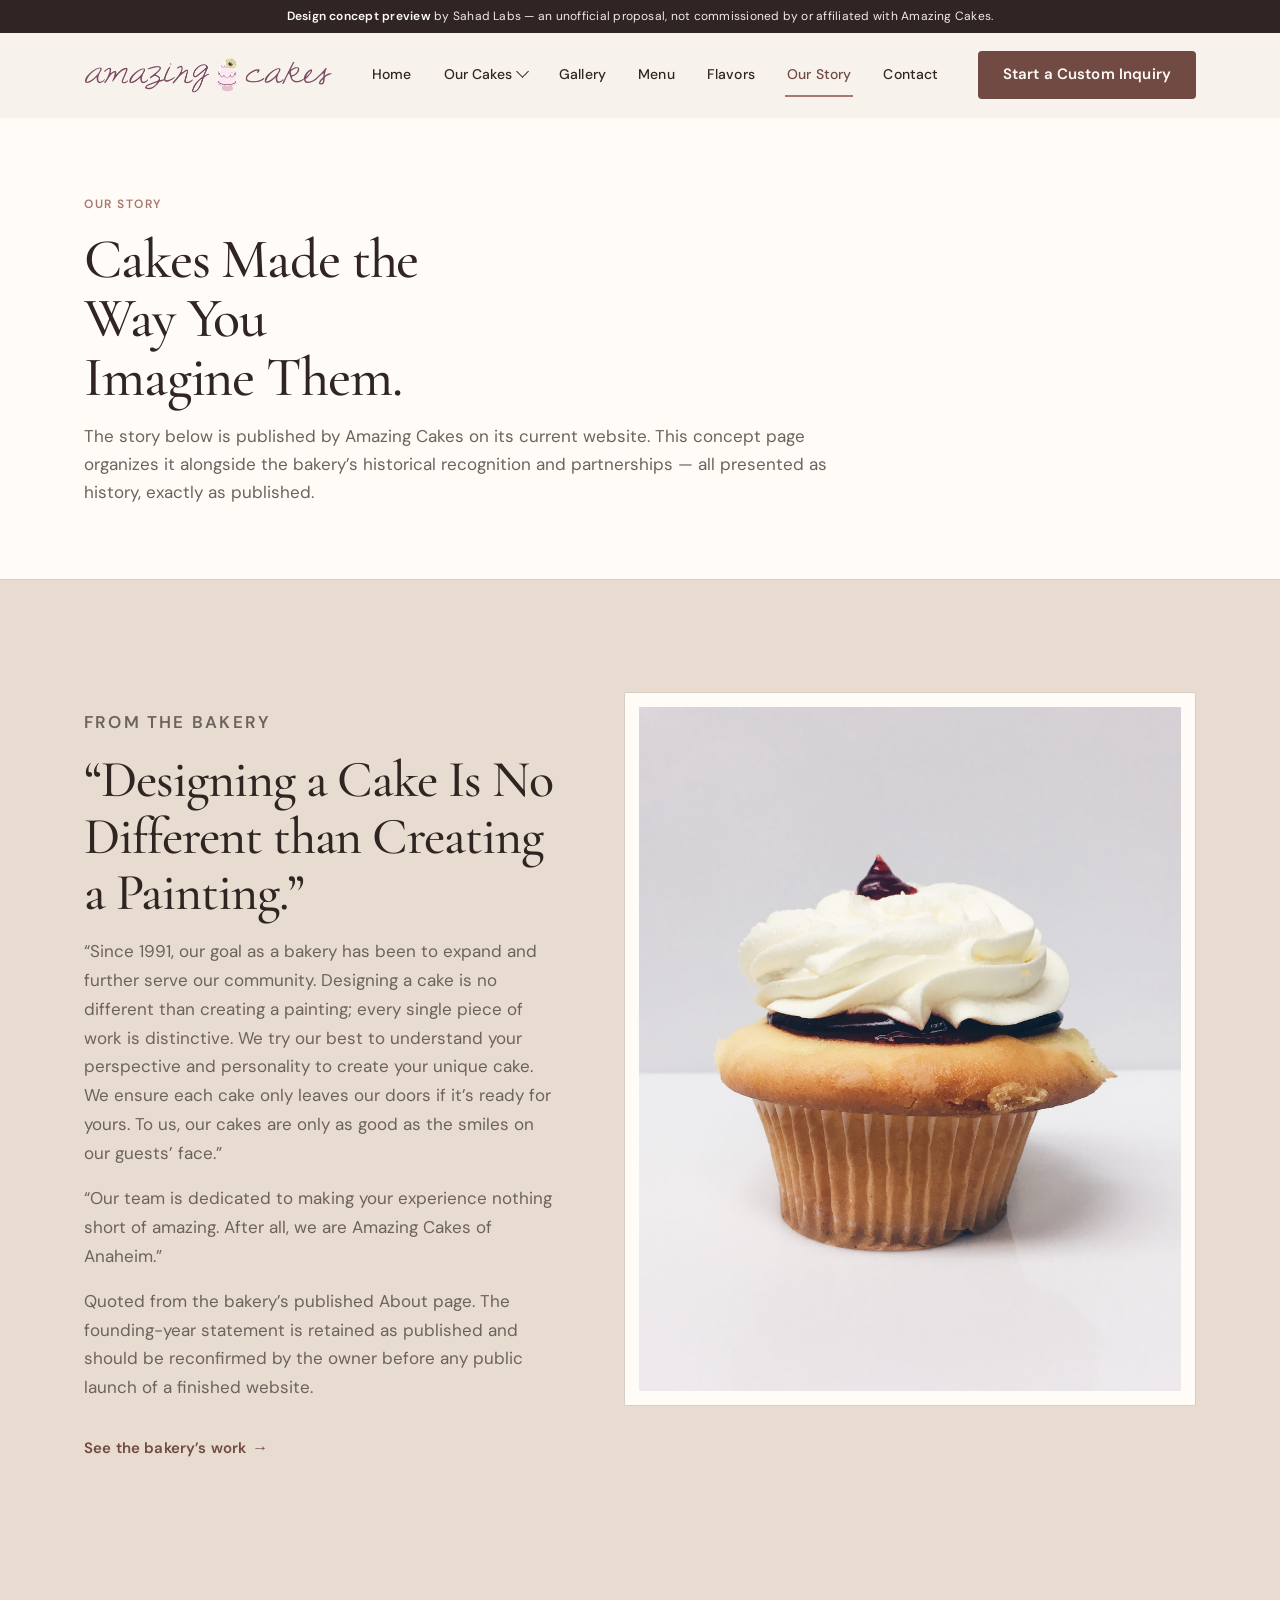
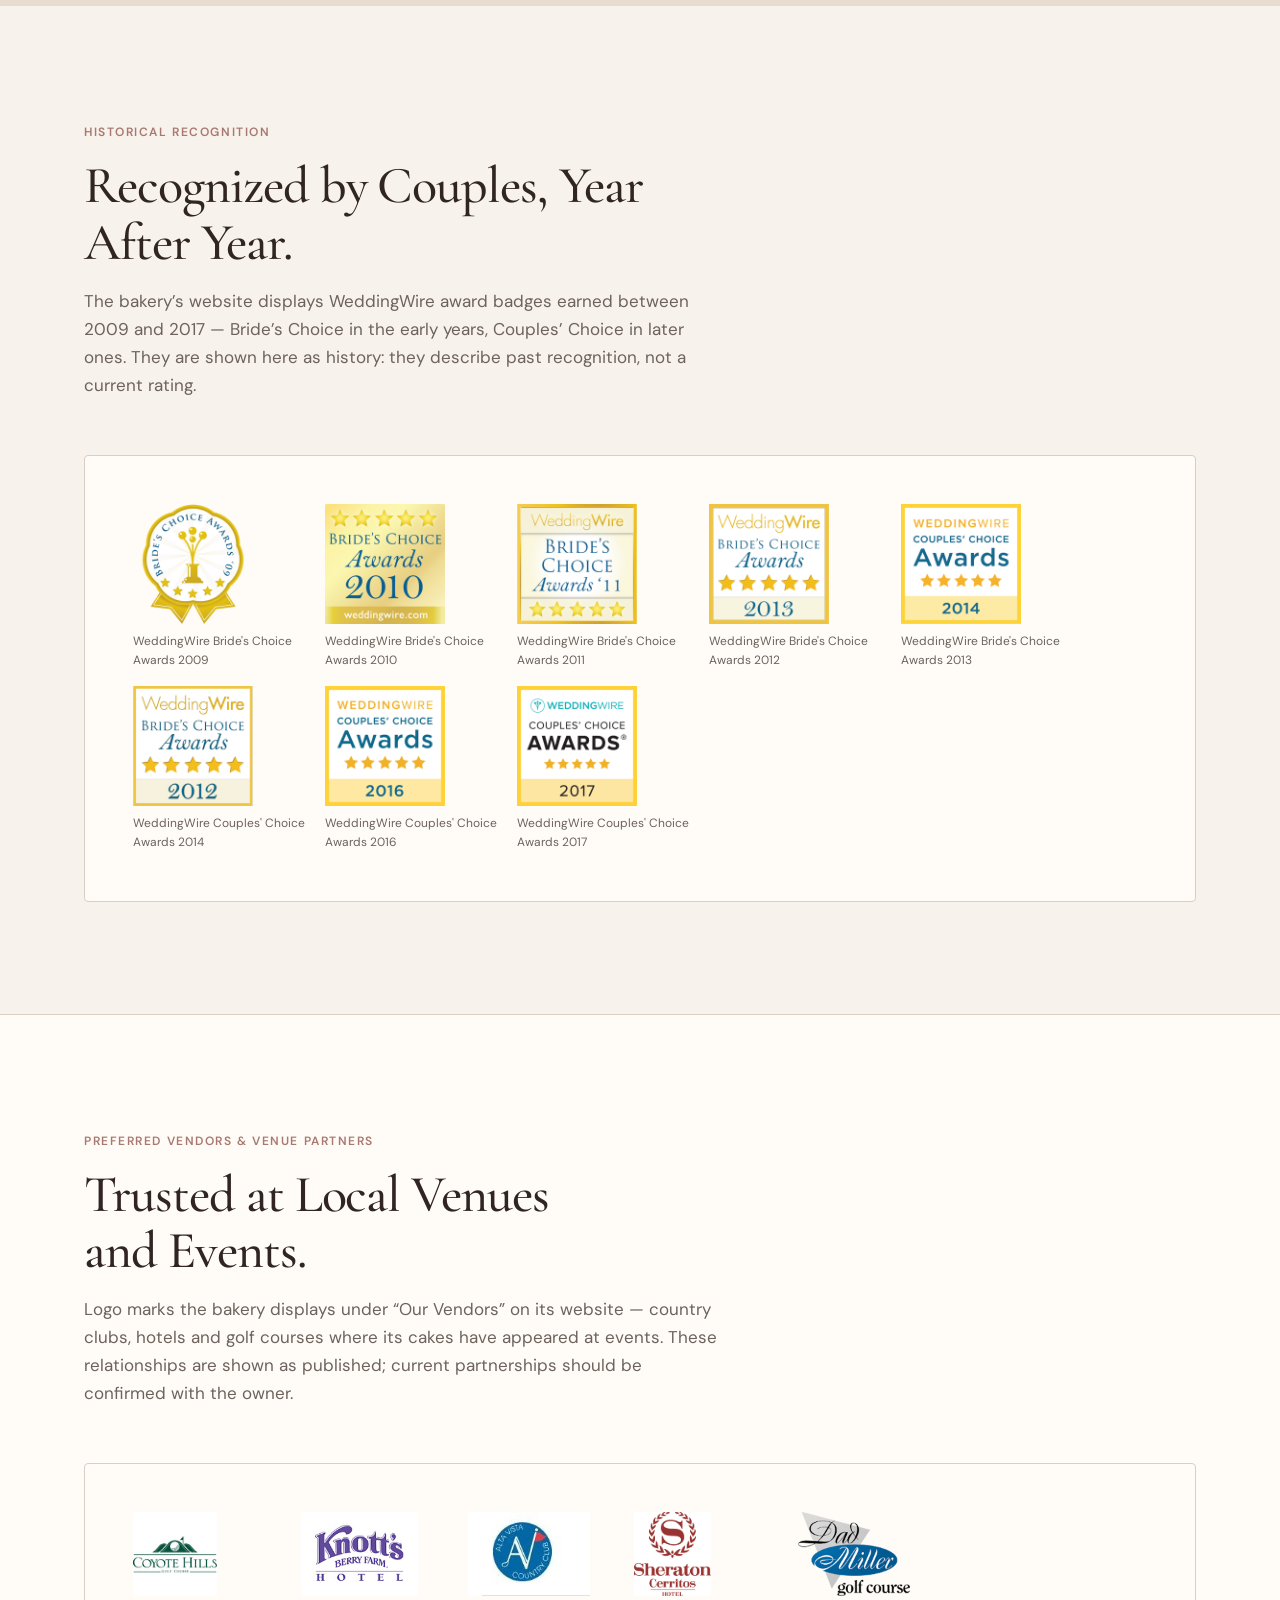
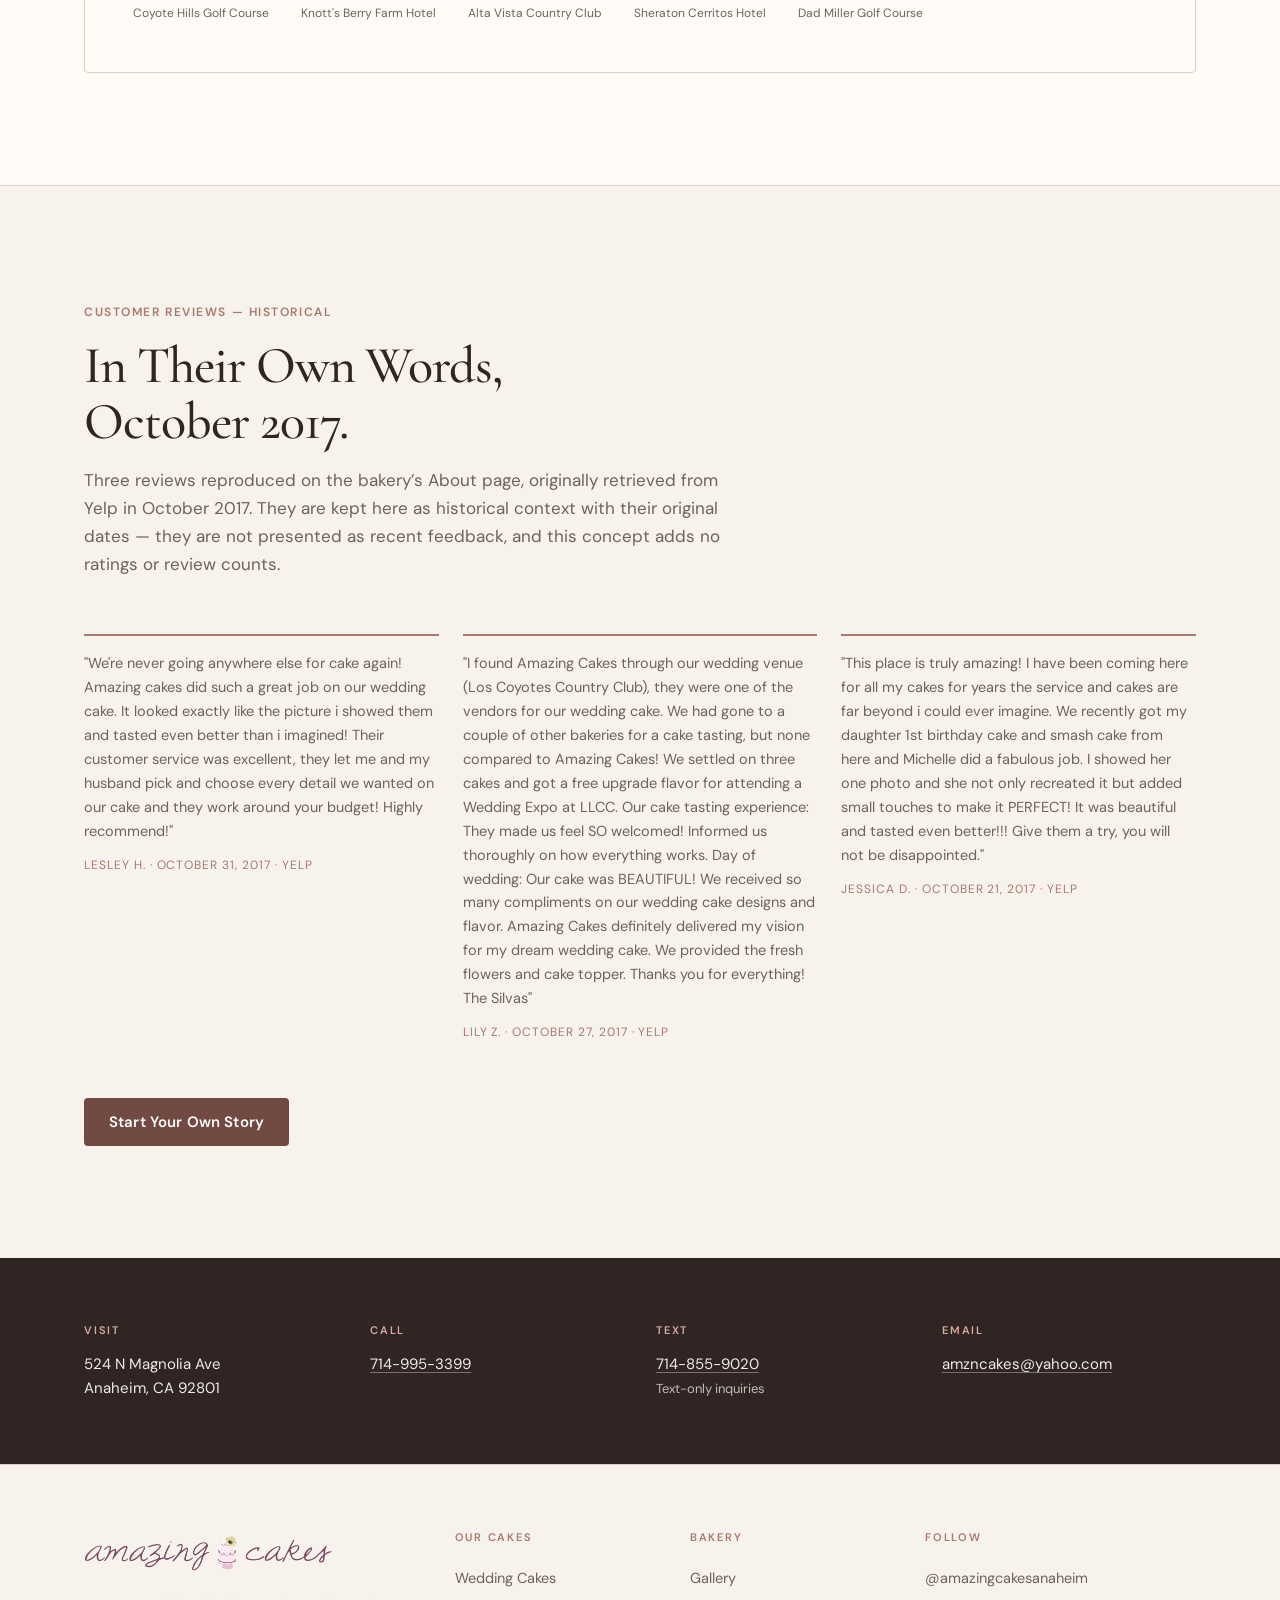
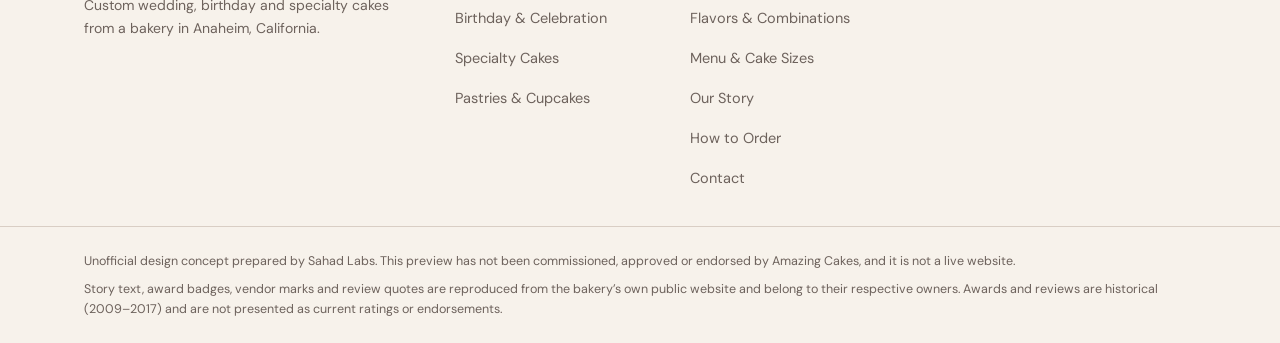
==== about-us.html @ fe8949d9 "Amazing Cakes - concept preview site build" ====
<!DOCTYPE html>
<html lang="en" class="no-js">
<head>
  <meta charset="UTF-8">
  <meta name="viewport" content="width=device-width, initial-scale=1">
  <title>Our Story | Amazing Cakes — Concept Preview</title>
  <meta name="description" content="The story, history and partnerships of Amazing Cakes, a custom cake bakery in Anaheim, California. Concept preview by Sahad Labs.">
  <meta property="og:type" content="website">
  <meta property="og:site_name" content="Amazing Cakes — Concept Preview by Sahad Labs">
  <meta property="og:title" content="Our Story | Amazing Cakes — Concept Preview">
  <meta property="og:description" content="The story, history and partnerships of Amazing Cakes, a custom cake bakery in Anaheim, California. Concept preview by Sahad Labs.">
  <meta property="og:image" content="https://sahadcse.github.io/amazing-cakes-concept/assets/img/hero-cake.jpg">
  <meta property="og:image:width" content="1280">
  <meta property="og:image:height" content="1600">
  <meta name="twitter:card" content="summary_large_image">
  <meta name="robots" content="noindex, nofollow">
  <link rel="stylesheet" href="assets/css/styles.css">
  <link rel="icon" href="data:image/svg+xml,%3Csvg xmlns='http://www.w3.org/2000/svg' viewBox='0 0 32 32'%3E%3Crect width='32' height='32' rx='6' fill='%23F7F2EB'/%3E%3Cpath d='M8 22h16v3H8zM9 15h14v5H9zM12 10h8v3h-8z' fill='%23A97870'/%3E%3C/svg%3E">
  <script>document.documentElement.classList.replace("no-js", "js");</script>
</head>
<body id="top">

  <a class="skip-link" href="#main">Skip to content</a>

  <p class="concept-ribbon">
    <strong>Design concept preview</strong> by Sahad Labs — an unofficial proposal, not commissioned by or affiliated with Amazing Cakes.
  </p>

  <header class="site-header" data-header>
    <div class="container header-inner">
      <a class="brand" href="index.html" aria-label="Amazing Cakes — home">
        <img class="brand-logo" src="assets/img/logo.png" alt="Amazing Cakes" width="497" height="72">
      </a>
      <button class="nav-burger" type="button" aria-expanded="false" aria-controls="primary-nav" data-nav-toggle>
        <span class="bars" aria-hidden="true"></span>
        <span class="sr-only">Menu</span>
      </button>
      <nav class="primary-nav" id="primary-nav" aria-label="Primary">
        <ul>
          <li><a href="index.html">Home</a></li>
          <li class="has-sub">
            <button class="nav-toggle" type="button" aria-expanded="false" aria-controls="submenu-cakes">
              Our Cakes <span class="caret" aria-hidden="true"></span>
            </button>
            <ul class="submenu" id="submenu-cakes">
              <li><a href="gallery.html?cat=wedding">Wedding Cakes</a></li>
              <li><a href="gallery.html?cat=birthday">Birthday &amp; Celebration Cakes</a></li>
              <li><a href="gallery.html?cat=specialty">Specialty Cakes</a></li>
              <li><a href="gallery.html?cat=pastries">Pastries &amp; Cupcakes</a></li>
                </ul>
          </li>
          <li><a href="gallery.html">Gallery</a></li>
          <li><a href="menu.html">Menu</a></li>
          <li><a href="menu-1.html">Flavors</a></li>
          <li><a href="about-us.html" aria-current="page">Our Story</a></li>
          <li><a href="contact.html">Contact</a></li>
        </ul>
        <div class="mobile-cta">
          <a class="btn btn--primary" href="contact.html">Start a Custom Inquiry</a>
        </div>
      </nav>
      <a class="btn btn--primary header-cta" href="contact.html">Start a Custom Inquiry</a>
    </div>
  </header>

  <main id="main">

    <section class="page-hero">
      <div class="container">
        <p class="eyebrow">Our Story</p>
        <h1>Cakes Made the Way You Imagine&nbsp;Them.</h1>
        <p class="lede">The story below is published by Amazing Cakes on its current website. This concept page organizes it alongside the bakery&rsquo;s historical recognition and partnerships — all presented as history, exactly as published.</p>
      </div>
    </section>

    <!-- Our Story — verbatim published text -->
    <section class="section about-section" aria-labelledby="story-title">
      <div class="container about-grid">
        <div class="about-copy reveal">
          <p class="eyebrow">From the bakery</p>
          <h2 class="h2" id="story-title">“Designing a Cake Is No Different than Creating a&nbsp;Painting.”</h2>
          <p>“Since 1991, our goal as a bakery has been to expand and further serve our community. Designing a cake is no different than creating a painting; every single piece of work is distinctive. We try our best to understand your perspective and personality to create your unique cake. We ensure each cake only leaves our doors if it&rsquo;s ready for yours. To us, our cakes are only as good as the smiles on our guests&rsquo; face.”</p>
          <p>“Our team is dedicated to making your experience nothing short of amazing. After all, we are Amazing Cakes of Anaheim.”</p>
          <p class="prose-note" style="margin-top:var(--sp-4)">Quoted from the bakery&rsquo;s published About page. The founding-year statement is retained as published and should be reconfirmed by the owner before any public launch of a finished website.</p>
          <div class="about-cta" style="margin-top:var(--sp-5)">
            <a class="text-link" href="gallery.html">See the bakery&rsquo;s work</a>
          </div>
        </div>
        <figure class="about-figure reveal">
          <div class="frame">
            <img src="assets/img/about-cupcake.jpg" alt="Raspberry lemonade cupcake — lemon cake with lemonade mousse and raspberry jam" width="1000" height="1250" loading="lazy">
          </div>
        </figure>
      </div>
    </section>

    <!-- Historical recognition -->
    <section class="section" aria-labelledby="awards-title">
      <div class="container">
        <div class="section-head">
          <p class="eyebrow">Historical recognition</p>
          <h2 class="h2" id="awards-title">Recognized by Couples, Year After&nbsp;Year.</h2>
          <p class="section-intro">The bakery&rsquo;s website displays WeddingWire award badges earned between 2009 and 2017 — Bride&rsquo;s Choice in the early years, Couples&rsquo; Choice in later ones. They are shown here as history: they describe past recognition, not a current rating.</p>
        </div>
        <div class="panel" style="margin-top:clamp(32px,5vw,56px)">
          <div class="badge-row" data-render="awards"></div>
          <noscript><p class="prose-note">JavaScript is off — award badge images are hidden; the text list appears when scripting is enabled.</p>
          <ul class="prose-note"><li>WeddingWire Bride&rsquo;s Choice Awards — 2009, 2010, 2011, 2012, 2013</li><li>WeddingWire Couples&rsquo; Choice Awards — 2014, 2016, 2017</li></ul></noscript>
        </div>
      </div>
    </section>

    <!-- Vendors & venues -->
    <section class="section gallery-section" aria-labelledby="vendors-title">
      <div class="container">
        <div class="section-head">
          <p class="eyebrow">Preferred vendors &amp; venue partners</p>
          <h2 class="h2" id="vendors-title">Trusted at Local Venues and&nbsp;Events.</h2>
          <p class="section-intro">Logo marks the bakery displays under “Our Vendors” on its website — country clubs, hotels and golf courses where its cakes have appeared at events. These relationships are shown as published; current partnerships should be confirmed with the owner.</p>
        </div>
        <div class="panel" style="margin-top:clamp(32px,5vw,56px)">
          <div class="vendor-row" data-render="vendors"></div>
          <noscript><ul class="prose-note"><li>Coyote Hills Golf Course</li><li>Knott&rsquo;s Berry Farm Hotel</li><li>Alta Vista Country Club</li><li>Sheraton Cerritos Hotel</li><li>Dad Miller Golf Course</li></ul></noscript>
        </div>
      </div>
    </section>

    <!-- Historical reviews -->
    <section class="section" aria-labelledby="reviews-title">
      <div class="container">
        <div class="section-head">
          <p class="eyebrow">Customer reviews — historical</p>
          <h2 class="h2" id="reviews-title">In Their Own Words, October&nbsp;2017.</h2>
          <p class="section-intro">Three reviews reproduced on the bakery&rsquo;s About page, originally retrieved from Yelp in October 2017. They are kept here as historical context with their original dates — they are not presented as recent feedback, and this concept adds no ratings or review counts.</p>
        </div>
        <div class="review-grid" style="margin-top:clamp(32px,5vw,56px)" data-render="reviews"></div>

        <div class="steps-foot">
          <a class="btn btn--primary" href="contact.html">Start Your Own Story</a>
        </div>
      </div>
    </section>

  </main>

  <section class="contact-strip" aria-label="Contact details">
    <div class="container contact-grid">
      <div class="contact-item">
        <h3>Visit</h3>
        <address>524 N Magnolia Ave<br>Anaheim, CA 92801</address>
      </div>
      <div class="contact-item">
        <h3>Call</h3>
        <p><a href="tel:+17149953399">714-995-3399</a></p>
      </div>
      <div class="contact-item">
        <h3>Text</h3>
        <p><a href="sms:+17148559020">714-855-9020</a><br><span style="font-size:13px;color:rgba(255,252,248,.7)">Text-only inquiries</span></p>
      </div>
      <div class="contact-item">
        <h3>Email</h3>
        <p><a href="mailto:amzncakes@yahoo.com">amzncakes@yahoo.com</a></p>
      </div>
    </div>
  </section>

  <footer class="site-footer">
    <h2 class="sr-only">Site footer</h2>
    <div class="container footer-grid">
      <div class="footer-col">
        <a class="brand" href="index.html" aria-label="Amazing Cakes — home">
          <img class="brand-logo" src="assets/img/logo.png" alt="Amazing Cakes" width="497" height="72" loading="lazy">
        </a>
        <p class="footer-blurb">Custom wedding, birthday and specialty cakes from a bakery in Anaheim, California.</p>
      </div>
      <nav class="footer-col" aria-label="Cake collections">
        <h3>Our Cakes</h3>
        <ul>
          <li><a href="gallery.html?cat=wedding">Wedding Cakes</a></li>
          <li><a href="gallery.html?cat=birthday">Birthday &amp; Celebration</a></li>
          <li><a href="gallery.html?cat=specialty">Specialty Cakes</a></li>
          <li><a href="gallery.html?cat=pastries">Pastries &amp; Cupcakes</a></li>
        </ul>
      </nav>
      <nav class="footer-col" aria-label="Bakery information">
        <h3>Bakery</h3>
        <ul>
          <li><a href="gallery.html">Gallery</a></li>
          <li><a href="menu-1.html">Flavors &amp; Combinations</a></li>
          <li><a href="menu.html">Menu &amp; Cake Sizes</a></li>
          <li><a href="about-us.html">Our Story</a></li>
          <li><a href="index.html#order">How to Order</a></li>
          <li><a href="contact.html">Contact</a></li>
        </ul>
      </nav>
      <div class="footer-col">
        <h3>Follow</h3>
        <ul>
          <li><a href="https://www.instagram.com/amazingcakesanaheim" target="_blank" rel="noopener">@amazingcakesanaheim</a></li>
        </ul>
      </div>
    </div>
    <div class="footer-legal">
      <div class="container">
        <p>Unofficial design concept prepared by Sahad Labs. This preview has not been commissioned, approved or endorsed by Amazing Cakes, and it is not a live website.</p>
        <p>Story text, award badges, vendor marks and review quotes are reproduced from the bakery&rsquo;s own public website and belong to their respective owners. Awards and reviews are historical (2009–2017) and are not presented as current ratings or endorsements.</p>
      </div>
    </div>
  </footer>

  <a class="to-top" href="#top" aria-label="Back to top">
    <svg viewBox="0 0 24 24" width="20" height="20" aria-hidden="true" focusable="false"><path d="M12 19V5M5 12l7-7 7 7" fill="none" stroke="currentColor" stroke-width="2" stroke-linecap="round" stroke-linejoin="round"/></svg>
  </a>



  <script src="assets/js/data.js" defer></script>
  <script src="assets/js/script.js" defer></script>
</body>
</html>
---- assets/css/styles.css ----
/* ==========================================================================
   Amazing Cakes — Homepage Concept Preview
   Concept: Warm Editorial Patisserie · prepared by Sahad Labs
   Unofficial prospective-client concept. Not a live Amazing Cakes website.

   Contents
   --------
   1.  Design tokens
   2.  Fonts (@font-face, self-hosted, latin subset)
   3.  Reset & base
   4.  Utilities (container, eyebrow, section heads, buttons)
   5.  Concept ribbon & header / navigation
   6.  Hero
   7.  Categories ("Explore our cakes")
   8.  Gallery preview
   9.  About
   10. Flavors & menu
   11. How to order
   12. Final CTA band + contact + footer
   13. Toast (planned-page notice)
   14. Reveal motion & reduced-motion handling
   15. Responsive breakpoints
   ========================================================================== */

/* 1. Design tokens
   -------------------------------------------------------------------------- */
:root {
  /* Provisional palette — to be finalised after inspection of the original
     logo and full-resolution photography (per creative brief §B). */
  --ivory:        #F7F2EB;  /* main page background            */
  --beige:        #E8DCD0;  /* alternating section surfaces    */
  --rose:         #A97870;  /* small accents, eyebrow labels   */
  --rose-light:   #D8ACA2;  /* eyebrow labels on dark surfaces (contrast-safe) */
  --cocoa:        #704A43;  /* primary action color            */
  --cocoa-deep:   #5D3B35;  /* hover state for primary actions */
  --espresso:     #302522;  /* headings, high-contrast text    */
  --warm-white:   #FFFCF8;  /* cards, image frames, surfaces   */
  --border:       #D9CEC4;  /* fine dividers, card outlines    */
  --text-2:       #6D625C;  /* supporting text, captions       */

  /* Spacing scale (brief §B): 4, 8, 12, 16, 24, 32, 48, 64, 88, 112 */
  --sp-1: 4px;  --sp-2: 8px;   --sp-3: 12px; --sp-4: 16px;
  --sp-5: 24px; --sp-6: 32px;  --sp-7: 48px; --sp-8: 64px;
  --sp-9: 88px; --sp-10: 112px;

  --content-max: 1240px;
  --gutter: clamp(20px, 5vw, 64px);
  --radius: 4px;          /* buttons/cards stay 0–4px per brief */
  --radius-frame: 2px;
  --section-y: clamp(64px, 9vw, 112px);

  --font-display: "Cormorant Garamond", "Times New Roman", Georgia, serif;
  --font-ui: "DM Sans", "Segoe UI", Arial, sans-serif;

  --shadow-hairline: 0 1px 0 rgba(48, 37, 34, 0.04);
}

/* 2. Fonts — self-hosted, variable, latin subset (≈98 KB total)
   -------------------------------------------------------------------------- */
@font-face {
  font-family: "Cormorant Garamond";
  font-style: normal;
  font-weight: 300 700;
  font-display: swap;
  src: url("../fonts/cormorant-garamond-latin.woff2") format("woff2");
}
@font-face {
  font-family: "Cormorant Garamond";
  font-style: italic;
  font-weight: 300 700;
  font-display: swap;
  src: url("../fonts/cormorant-garamond-italic-latin.woff2") format("woff2");
}
@font-face {
  font-family: "DM Sans";
  font-style: normal;
  font-weight: 100 1000;
  font-display: swap;
  src: url("../fonts/dm-sans-latin.woff2") format("woff2");
}

/* 3. Reset & base
   -------------------------------------------------------------------------- */
*,
*::before,
*::after { box-sizing: border-box; }

html {
  scroll-behavior: smooth;
  /* keep sticky header from covering anchor targets */
  scroll-padding-top: 96px;
}

body {
  margin: 0;
  background: var(--ivory);
  color: var(--espresso);
  font-family: var(--font-ui);
  font-size: 16px;
  font-weight: 400;
  line-height: 1.6;
  -webkit-font-smoothing: antialiased;
  text-rendering: optimizeLegibility;
}

img {
  display: block;
  max-width: 100%;
  height: auto;
}

h1, h2, h3, h4, p, ul, ol, figure { margin: 0; }
ul, ol { padding: 0; list-style: none; }

a {
  color: inherit;
  text-decoration: none;
}

button {
  font: inherit;
  color: inherit;
  background: none;
  border: 0;
  padding: 0;
  cursor: pointer;
}

:focus-visible {
  outline: 2px solid var(--cocoa);
  outline-offset: 3px;
  border-radius: 2px;
}

::selection { background: rgba(169, 120, 112, 0.25); }

/* Skip link — visible on keyboard focus only */
.skip-link {
  position: fixed;
  top: -60px;
  left: 16px;
  z-index: 200;
  background: var(--espresso);
  color: var(--warm-white);
  font-size: 14px;
  font-weight: 600;
  padding: 12px 18px;
  border-radius: var(--radius);
  transition: top 160ms ease;
}
.skip-link:focus { top: 16px; }

/* Visually hidden (screen-reader only) */
.sr-only {
  position: absolute;
  width: 1px;
  height: 1px;
  padding: 0;
  margin: -1px;
  overflow: hidden;
  clip: rect(0 0 0 0);
  white-space: nowrap;
  border: 0;
}

/* 4. Utilities
   -------------------------------------------------------------------------- */
.container {
  width: 100%;
  max-width: var(--content-max);
  margin-inline: auto;
  padding-inline: var(--gutter);
}

.section { padding-block: var(--section-y); }

/* Eyebrow / overline labels */
.eyebrow {
  display: inline-block;
  font-size: 12px;
  font-weight: 600;
  letter-spacing: 0.13em;
  text-transform: uppercase;
  color: var(--rose);
  margin-bottom: var(--sp-4);
}

/* Section headings */
.section-head { max-width: 640px; }
.section-head--center { margin-inline: auto; text-align: center; }

.h2 {
  font-family: var(--font-display);
  font-weight: 500;
  font-size: clamp(34px, 4.2vw, 52px);
  line-height: 1.08;
  letter-spacing: -0.02em;
  color: var(--espresso);
}
.h2 em {
  font-style: italic;
  font-weight: 500;
  color: var(--cocoa);
}

.section-intro {
  margin-top: var(--sp-4);
  font-size: 17px;
  line-height: 1.65;
  color: var(--text-2);
  max-width: 56ch;
}
.section-head--center .section-intro { margin-inline: auto; }

/* Buttons — compact rectangular, 4px radius, 44px+ tap target */
.btn {
  display: inline-flex;
  align-items: center;
  justify-content: center;
  gap: var(--sp-2);
  min-height: 48px;
  padding: 12px 24px;
  border-radius: var(--radius);
  border: 1px solid transparent;
  font-family: var(--font-ui);
  font-size: 15px;
  font-weight: 600;
  letter-spacing: 0.01em;
  line-height: 1;
  text-align: center;
  transition: background-color 160ms ease, border-color 160ms ease,
              color 160ms ease, transform 160ms ease;
}
.btn:active { transform: translateY(1px); }

.btn--primary {
  background: var(--cocoa);
  color: var(--warm-white);
}
.btn--primary:hover { background: var(--cocoa-deep); }

.btn--secondary {
  background: transparent;
  border-color: var(--cocoa);
  color: var(--cocoa);
}
.btn--secondary:hover { background: rgba(112, 74, 67, 0.08); }

.btn--on-dark {
  background: var(--warm-white);
  color: var(--espresso);
}
.btn--on-dark:hover { background: #F1E9E0; }

.btn--outline-on-dark {
  background: transparent;
  border-color: rgba(255, 252, 248, 0.55);
  color: var(--warm-white);
}
.btn--outline-on-dark:hover {
  border-color: var(--warm-white);
  background: rgba(255, 252, 248, 0.08);
}

/* Text links with arrow */
.text-link {
  display: inline-flex;
  align-items: center;
  gap: 6px;
  min-height: 44px;
  font-size: 15px;
  font-weight: 600;
  letter-spacing: 0.01em;
  color: var(--cocoa);
  border-bottom: 1px solid transparent;
  transition: color 160ms ease, border-color 160ms ease;
}
.text-link::after {
  content: "\2192"; /* → */
  font-size: 16px;
  transition: transform 160ms ease;
}
.text-link:hover { color: var(--espresso); border-color: currentColor; }
.text-link:hover::after { transform: translateX(3px); }

/* Framed photography — warm-white mat + hairline border (editorial gallery feel) */
.frame {
  background: var(--warm-white);
  border: 1px solid var(--border);
  padding: clamp(8px, 1.2vw, 14px);
  border-radius: var(--radius-frame);
}
.frame img {
  width: 100%;
  height: 100%;
  object-fit: cover;
  border-radius: 1px;
}

/* 5. Concept ribbon & header / navigation
   -------------------------------------------------------------------------- */
.concept-ribbon {
  background: var(--espresso);
  color: rgba(255, 252, 248, 0.92);
  font-size: 12px;
  line-height: 1.4;
  letter-spacing: 0.02em;
  text-align: center;
  padding: 8px var(--gutter);
}
.concept-ribbon strong { font-weight: 600; color: var(--warm-white); }

.site-header {
  position: sticky;
  top: 0;
  z-index: 50;
  background: var(--ivory);
  border-bottom: 1px solid transparent;
  transition: border-color 200ms ease, box-shadow 200ms ease;
}
.site-header.is-scrolled {
  border-bottom-color: var(--border);
  box-shadow: var(--shadow-hairline);
}

.header-inner {
  display: flex;
  align-items: center;
  justify-content: space-between;
  gap: var(--sp-5);
  min-height: 84px;
}

/* Wordmark — original Amazing Cakes logo asset, used unchanged */
.brand {
  display: inline-flex;
  align-items: center;
  padding: 6px 0;
}
.brand-logo {
  height: 36px; /* native 497×72 → crisp at 2× DPR */
  width: auto;
}
.brand-name {
  font-family: var(--font-display);
  font-weight: 600;
  font-size: 27px;
  line-height: 1;
  letter-spacing: 0.005em;
  color: var(--espresso);
  white-space: nowrap;
}
.brand-sub {
  font-size: 10.5px;
  font-weight: 600;
  letter-spacing: 0.22em;
  text-transform: uppercase;
  color: var(--rose);
}

/* Desktop nav — scoped to the top-level list: the submenu <ul> must not
   inherit flex display (it would defeat the mobile fold and lay items out
   in a row) */
.primary-nav > ul {
  display: flex;
  align-items: center;
  gap: clamp(18px, 2.2vw, 34px);
}
.primary-nav > ul > li { flex-shrink: 0; } /* items keep natural width — labels never wrap vertically */
.primary-nav a,
.primary-nav .nav-toggle {
  display: inline-flex;
  align-items: center;
  gap: 6px;
  min-height: 44px;
  font-size: 14px;
  font-weight: 500;
  letter-spacing: 0.01em;
  color: var(--espresso);
  border-bottom: 2px solid transparent;
  padding: 4px 2px;
  white-space: nowrap;
  transition: color 160ms ease, border-color 160ms ease;
}
.primary-nav a:hover,
.primary-nav .nav-toggle:hover {
  color: var(--cocoa);
  border-bottom-color: var(--rose);
}

/* Dropdown — Our Cakes */
.has-sub { position: relative; }
.nav-toggle .caret {
  width: 9px;
  height: 9px;
  border-right: 1.5px solid currentColor;
  border-bottom: 1.5px solid currentColor;
  transform: translateY(-2px) rotate(45deg);
  transition: transform 160ms ease;
}
.nav-toggle[aria-expanded="true"] .caret { transform: translateY(0) rotate(-135deg); }

.submenu {
  position: absolute;
  display: block;
  top: calc(100% + 6px);
  left: 50%;
  translate: -50% 0;
  min-width: 250px;
  background: var(--warm-white);
  border: 1px solid var(--border);
  border-radius: var(--radius);
  padding: var(--sp-2);
  opacity: 0;
  visibility: hidden;
  transform: translateY(-4px);
  transition: opacity 160ms ease, transform 160ms ease, visibility 160ms;
  box-shadow: 0 12px 32px rgba(48, 37, 34, 0.10);
}
.has-sub.is-open .submenu,
.has-sub:hover .submenu,
.has-sub:focus-within .submenu {
  opacity: 1;
  visibility: visible;
  transform: translateY(0);
}
.submenu a {
  display: block;
  min-height: 44px;
  padding: 10px 14px;
  border-bottom: 0 !important;
  border-radius: 2px;
  font-size: 14px;
}
.submenu a:hover {
  background: var(--ivory);
  color: var(--cocoa);
}

/* Header CTA */
.header-cta { flex-shrink: 0; }
/* seven nav items + wordmark need room: hide the CTA on narrow desktop,
   where the inquiry path stays reachable via the menu panel */
@media (max-width: 1200px) {
  .header-cta { display: none; }
}

/* Mobile menu button */
.nav-burger {
  display: none;
  width: 48px;
  height: 48px;
  align-items: center;
  justify-content: center;
  border-radius: var(--radius);
}
.nav-burger .bars {
  position: relative;
  width: 22px;
  height: 2px;
  background: var(--espresso);
  transition: background 160ms ease;
}
.nav-burger .bars::before,
.nav-burger .bars::after {
  content: "";
  position: absolute;
  left: 0;
  width: 22px;
  height: 2px;
  background: var(--espresso);
  transition: transform 200ms ease, top 200ms ease;
}
.nav-burger .bars::before { top: -7px; }
.nav-burger .bars::after  { top: 7px; }
.nav-burger[aria-expanded="true"] .bars { background: transparent; }
.nav-burger[aria-expanded="true"] .bars::before { top: 0; transform: rotate(45deg); }
.nav-burger[aria-expanded="true"] .bars::after  { top: 0; transform: rotate(-45deg); }

/* 6. Hero
   -------------------------------------------------------------------------- */
.hero {
  padding-block: clamp(40px, 6vw, 88px) clamp(56px, 8vw, 104px);
  overflow: hidden;
}
.hero-grid {
  display: grid;
  grid-template-columns: minmax(0, 5fr) minmax(0, 6fr);
  grid-template-rows: auto auto;
  column-gap: clamp(32px, 5vw, 72px);
  row-gap: var(--sp-6);
  align-items: start;
}
.hero-copy { grid-column: 1; grid-row: 1; }
.hero-copy-lede {
  margin-top: var(--sp-5);
  font-size: clamp(16px, 1.25vw, 18px);
  line-height: 1.65;
  color: var(--text-2);
  max-width: 46ch;
}
.hero-figure { grid-column: 2; grid-row: 1 / span 2; position: relative; }
.hero-cta-wrap { grid-column: 1; grid-row: 2; align-self: end; }

.hero h1 {
  font-family: var(--font-display);
  font-weight: 500;
  font-size: clamp(42px, 5.4vw, 72px);
  line-height: 1.02;
  letter-spacing: -0.03em;
  max-width: 12ch;
}
.hero-actions {
  display: flex;
  flex-wrap: wrap;
  gap: var(--sp-4);
}
.hero-note {
  margin-top: var(--sp-5);
  font-size: 13px;
  color: var(--text-2);
  display: flex;
  align-items: center;
  gap: 10px;
}
.hero-note::before {
  content: "";
  width: 28px;
  height: 1px;
  background: var(--rose);
  flex-shrink: 0;
}

.hero-figure .frame { aspect-ratio: 4 / 5; } /* asset is native 4:5 — no crop */
/* quiet decorative offset line, no gradients */
.hero-figure::after {
  content: "";
  position: absolute;
  inset: 18px -14px -14px 18px;
  border: 1px solid var(--border);
  border-radius: var(--radius-frame);
  z-index: -1;
}

/* 7. Categories
   -------------------------------------------------------------------------- */
.cat-grid {
  margin-top: clamp(32px, 5vw, 56px);
  display: grid;
  grid-template-columns: repeat(4, minmax(0, 1fr));
  gap: clamp(20px, 2.6vw, 32px);
}
.cat-card {
  display: flex;
  flex-direction: column;
}
.cat-card .frame {
  aspect-ratio: 4 / 5;
  transition: border-color 200ms ease;
}
.cat-card:hover .frame { border-color: var(--rose); }
.cat-card h3 {
  margin-top: var(--sp-4);
  font-family: var(--font-display);
  font-weight: 500;
  font-size: clamp(23px, 2vw, 28px);
  line-height: 1.15;
  letter-spacing: -0.01em;
}
.cat-card p {
  margin-top: var(--sp-2);
  font-size: 15px;
  line-height: 1.55;
  color: var(--text-2);
}
.cat-card .text-link { margin-top: var(--sp-3); }

/* 8. Gallery preview
   -------------------------------------------------------------------------- */
.gallery-section {
  background: var(--warm-white);
  border-block: 1px solid var(--border);
}
.gallery-grid {
  margin-top: clamp(32px, 5vw, 56px);
  display: grid;
  grid-template-columns: repeat(12, minmax(0, 1fr));
  grid-template-rows: repeat(2, auto);
  gap: clamp(16px, 2.2vw, 28px);
}
.gallery-item { position: relative; }
.gallery-item .frame {
  height: 100%;
  transition: border-color 200ms ease;
}
.gallery-item:hover .frame { border-color: var(--rose); }
.gallery-anchor {
  grid-column: 1 / span 7;
  grid-row: 1 / span 2;
}
.gallery-anchor .frame { aspect-ratio: 4 / 5; height: auto; }
.gallery-anchor img { object-position: 50% 38%; }
.gallery-side-a { grid-column: 8 / span 5; }
.gallery-side-b { grid-column: 8 / span 5; }
.gallery-side-a .frame,
.gallery-side-b .frame { aspect-ratio: 3 / 2; height: auto; }

.gallery-caption {
  margin-top: var(--sp-2);
  font-size: 12.5px;
  letter-spacing: 0.02em;
  color: var(--text-2);
}
.gallery-caption .tag {
  display: inline-block;
  font-size: 10.5px;
  font-weight: 600;
  letter-spacing: 0.14em;
  text-transform: uppercase;
  color: var(--rose);
  margin-right: 8px;
}
.gallery-foot {
  margin-top: clamp(28px, 4vw, 44px);
  display: flex;
  justify-content: center;
}

/* 9. About
   -------------------------------------------------------------------------- */
.about-section { background: var(--beige); }
.about-grid {
  display: grid;
  grid-template-columns: minmax(0, 5fr) minmax(0, 6fr);
  grid-template-rows: auto auto;
  column-gap: clamp(32px, 5vw, 72px);
  row-gap: var(--sp-5);
  align-items: start;
}
.about-copy { grid-column: 1; grid-row: 1; }
.about-figure { grid-column: 2; grid-row: 1 / span 2; }
.about-cta { grid-column: 1; grid-row: 2; align-self: start; }
.about-copy p {
  margin-top: var(--sp-4);
  font-size: 17px;
  line-height: 1.7;
  color: var(--text-2);
  max-width: 52ch;
}
.about-figure .frame { aspect-ratio: 4 / 5; }
.about-figure img { object-position: 50% 45%; }

/* 10. Flavors & menu
   -------------------------------------------------------------------------- */
.flavors-panel {
  background: var(--warm-white);
  border: 1px solid var(--border);
  border-radius: var(--radius);
  padding: clamp(24px, 4vw, 48px);
}
.flavors-grid {
  display: grid;
  grid-template-columns: minmax(0, 5fr) minmax(0, 7fr);
  gap: clamp(32px, 5vw, 72px);
  align-items: start;
}

/* Tabs */
.tabs {
  margin-top: var(--sp-2);
  display: flex;
  gap: var(--sp-2);
  border-bottom: 1px solid var(--border);
  flex-wrap: wrap;
}
.tab {
  min-height: 44px;
  padding: 10px 16px;
  font-size: 14px;
  font-weight: 600;
  letter-spacing: 0.01em;
  color: var(--text-2);
  border-bottom: 2px solid transparent;
  margin-bottom: -1px;
  transition: color 160ms ease, border-color 160ms ease;
}
.tab:hover { color: var(--espresso); }
.tab[aria-selected="true"] {
  color: var(--cocoa);
  border-bottom-color: var(--cocoa);
}

.tab-panel { padding-top: var(--sp-5); }
.tab-panel[hidden] { display: none; }

.chip-list {
  display: flex;
  flex-wrap: wrap;
  gap: var(--sp-2) var(--sp-2);
}
.chip {
  border: 1px solid var(--border);
  background: var(--ivory);
  border-radius: 2px;
  padding: 8px 14px;
  min-height: 37px;
  display: inline-flex;
  align-items: center;
  font-size: 14px;
  color: var(--espresso);
}

.fav-list { display: grid; gap: var(--sp-3); }
.fav-list li {
  display: flex;
  align-items: baseline;
  gap: var(--sp-3);
  padding-bottom: var(--sp-3);
  border-bottom: 1px solid var(--border);
  font-size: 15px;
}
.fav-list li:last-child { border-bottom: 0; padding-bottom: 0; }
.fav-cake {
  font-family: var(--font-display);
  font-size: 19px;
  font-weight: 600;
  color: var(--espresso);
  white-space: nowrap;
}
.fav-fill { color: var(--text-2); }

.menu-more { margin-top: var(--sp-5); }

.menu-note {
  margin-top: var(--sp-5);
  padding-top: var(--sp-4);
  border-top: 1px dashed var(--border);
  font-size: 12.5px;
  line-height: 1.5;
  color: var(--text-2);
}

/* 11. How to order
   -------------------------------------------------------------------------- */
.steps {
  margin-top: clamp(32px, 5vw, 56px);
  display: grid;
  grid-template-columns: repeat(3, minmax(0, 1fr));
  gap: clamp(28px, 4vw, 56px);
}
.step { border-top: 1px solid var(--border); padding-top: var(--sp-5); }
.step .step-num {
  font-family: var(--font-display);
  font-size: 44px;
  font-weight: 500;
  font-style: italic;
  line-height: 1;
  color: var(--rose);
}
.step h3 {
  margin-top: var(--sp-4);
  font-family: var(--font-display);
  font-weight: 500;
  font-size: clamp(23px, 2vw, 27px);
  line-height: 1.15;
}
.step p {
  margin-top: var(--sp-3);
  font-size: 15px;
  line-height: 1.6;
  color: var(--text-2);
  max-width: 38ch;
}
.steps-foot { margin-top: clamp(32px, 5vw, 56px); }

/* 12. Final CTA band + contact + footer
   -------------------------------------------------------------------------- */
.cta-band { background: var(--cocoa); color: var(--warm-white); }
.cta-inner {
  display: grid;
  grid-template-columns: minmax(0, 7fr) minmax(0, 5fr);
  gap: clamp(32px, 5vw, 72px);
  align-items: center;
  padding-block: clamp(56px, 8vw, 96px);
}
.cta-band .h2 { color: var(--warm-white); }
.cta-band .cta-copy {
  margin-top: var(--sp-4);
  font-size: 17px;
  line-height: 1.65;
  color: rgba(255, 252, 248, 0.85);
  max-width: 48ch;
}
.cta-actions {
  display: flex;
  flex-direction: column;
  align-items: flex-start;
  gap: var(--sp-4);
}
.cta-contact-line { font-size: 14px; color: rgba(255, 252, 248, 0.85); }
.cta-contact-line a {
  text-decoration: underline;
  text-underline-offset: 3px;
}
.cta-contact-line a:hover { color: var(--warm-white); }

.contact-strip {
  background: var(--espresso);
  color: var(--warm-white);
}
.contact-grid {
  display: grid;
  grid-template-columns: repeat(4, minmax(0, 1fr));
  gap: var(--sp-6);
  padding-block: var(--sp-8);
}
.contact-item h3 {
  font-size: 11px;
  font-weight: 600;
  letter-spacing: 0.16em;
  text-transform: uppercase;
  color: var(--rose-light);
  margin-bottom: var(--sp-3);
}
.contact-item p, .contact-item address {
  font-style: normal;
  font-size: 15px;
  line-height: 1.6;
  color: rgba(255, 252, 248, 0.92);
}
.contact-item a {
  text-decoration: underline;
  text-underline-offset: 3px;
  text-decoration-color: rgba(255, 252, 248, 0.35);
  transition: text-decoration-color 160ms ease;
}
.contact-item a:hover { text-decoration-color: var(--warm-white); }

.site-footer {
  border-top: 1px solid var(--border);
  background: var(--ivory);
}
.footer-grid {
  display: grid;
  grid-template-columns: minmax(0, 5fr) repeat(2, minmax(0, 3fr)) minmax(0, 4fr);
  gap: var(--sp-6);
  padding-block: var(--sp-8) var(--sp-6);
}
.footer-col h3 {
  font-size: 11px;
  font-weight: 600;
  letter-spacing: 0.16em;
  text-transform: uppercase;
  color: var(--rose);
  margin-bottom: var(--sp-4);
}
.footer-col ul { display: grid; gap: var(--sp-2); }
.footer-col a {
  display: inline-flex;
  align-items: center;
  min-height: 32px;
  font-size: 14.5px;
  color: var(--text-2);
  transition: color 160ms ease;
}
.footer-col a:hover { color: var(--cocoa); }
.footer-blurb {
  margin-top: var(--sp-4);
  font-size: 14px;
  line-height: 1.6;
  color: var(--text-2);
  max-width: 34ch;
}
.footer-legal {
  border-top: 1px solid var(--border);
  padding-block: var(--sp-5);
  font-size: 12.5px;
  line-height: 1.6;
  color: var(--text-2);
}
.footer-legal p + p { margin-top: var(--sp-2); }

/* 13. Toast — retired in v2: all destinations are now real pages */

/* v2 link-wrappers: cards and gallery figures are anchors */
.cat-media {
  display: block;
  color: inherit;
}
/* frame must be a block box: an inline frame around a block img splits into
   anonymous inline boxes whose white padding painted over card headings */
.cat-media .frame { display: block; transition: border-color 200ms ease; }
.cat-media:hover .frame,
.cat-media:focus-visible .frame { border-color: var(--rose); }
.cat-card { display: flex; flex-direction: column; }
.cat-card .text-link { margin-top: auto; align-self: flex-start; } /* actions align across cards */
a.gallery-item { display: block; color: inherit; }
.fav-arrow { color: var(--rose); }

/* 13b. v2 · shared page scaffolding for interior routes
   -------------------------------------------------------------------------- */
.page-hero {
  background: var(--warm-white);
  border-bottom: 1px solid var(--border);
  padding-block: clamp(40px, 6vw, 72px);
}
.page-hero h1 {
  font-family: var(--font-display);
  font-weight: 500;
  font-size: clamp(36px, 4.6vw, 56px);
  line-height: 1.05;
  letter-spacing: -0.02em;
  max-width: 16ch;
}
.page-hero .lede {
  margin-top: var(--sp-4);
  font-size: 17px;
  line-height: 1.65;
  color: var(--text-2);
  max-width: 62ch;
}
.page-hero em { font-style: italic; color: var(--cocoa); }

.prose-note {
  font-size: 13px;
  line-height: 1.55;
  color: var(--text-2);
}
.prose-note--tag {
  display: inline-block;
  padding: 8px 14px;
  border: 1px dashed var(--border);
  border-radius: var(--radius-frame);
  background: var(--ivory);
}

/* Navigation: mark the current page */
.primary-nav a[aria-current="page"] {
  color: var(--cocoa);
  border-bottom-color: var(--rose);
}
.submenu-divider {
  border: 0;
  border-top: 1px solid var(--border);
  margin: var(--sp-2) var(--sp-2);
}

/* 13c. v3 · visual menu products (cupcakes, dessert table, cake sizes)
   -------------------------------------------------------------------------- */
.menu-grid {
  margin-top: clamp(24px, 4vw, 40px);
  display: grid;
  grid-template-columns: repeat(4, minmax(0, 1fr));
  gap: var(--sp-6) var(--sp-4);
}
.menu-product { display: flex; flex-direction: column; }
.menu-product .frame { aspect-ratio: 4 / 5; transition: border-color 200ms ease; }
.menu-product:hover .frame { border-color: var(--rose); }
.mp-name {
  margin-top: var(--sp-3);
  font-family: var(--font-display);
  font-size: 21px;
  font-weight: 600;
  line-height: 1.2;
  color: var(--espresso);
}
.mp-desc {
  margin-top: var(--sp-1);
  font-size: 13.5px;
  line-height: 1.5;
  color: var(--text-2);
}
.price-tag {
  margin-top: var(--sp-2);
  font-size: 15px;
  font-weight: 700;
  letter-spacing: 0.02em;
  color: var(--cocoa);
}
.price-tag--note { font-size: 13px; font-weight: 600; color: var(--rose); }

/* Cake-size products */
.size-products {
  margin-top: clamp(24px, 4vw, 40px);
  display: grid;
  grid-template-columns: repeat(3, minmax(0, 1fr));
  gap: var(--sp-6) var(--sp-5);
}
.size-product { display: flex; flex-direction: column; }
.size-product .frame { aspect-ratio: 4 / 5; }
.size-product h3 {
  margin-top: var(--sp-4);
  font-family: var(--font-display);
  font-size: clamp(22px, 2.2vw, 27px);
  font-weight: 500;
  color: var(--espresso);
}
.serving-lines { margin-top: var(--sp-3); display: grid; gap: var(--sp-2); }
.serving-lines li {
  display: flex;
  align-items: baseline;
  gap: var(--sp-2);
  font-size: 14.5px;
  color: var(--espresso);
}
.serving-lines li span:last-child { color: var(--text-2); }
.serving-lines .dots {
  flex: 1;
  border-bottom: 1px dotted var(--border);
  min-width: 24px;
  transform: translateY(-3px);
}
.size-product .text-link { margin-top: var(--sp-3); }

.menu-quote {
  margin: var(--sp-6) 0 0;
  border-left: 2px solid var(--rose);
  padding: var(--sp-2) var(--sp-5);
}
.menu-quote blockquote {
  margin: 0;
  font-family: var(--font-display);
  font-style: italic;
  font-size: clamp(19px, 2vw, 23px);
  line-height: 1.35;
  color: var(--cocoa);
}
.menu-quote figcaption {
  margin-top: var(--sp-2);
  font-size: 12.5px;
  color: var(--text-2);
}

.table-details { margin-top: var(--sp-6); }
.table-details summary {
  min-height: 44px;
  display: inline-flex;
  align-items: center;
  font-size: 14px;
  font-weight: 600;
  color: var(--cocoa);
  cursor: pointer;
}
.table-details[open] summary { margin-bottom: var(--sp-4); }

.filling-groups {
  display: grid;
  grid-template-columns: repeat(2, minmax(0, 1fr));
  gap: var(--sp-6) var(--sp-7);
}
.fg-label {
  font-size: 11px;
  font-weight: 600;
  letter-spacing: 0.16em;
  text-transform: uppercase;
  color: var(--rose);
  margin-bottom: var(--sp-3);
}

.fav-note {
  display: block;
  font-size: 12.5px;
  color: var(--text-2);
  margin-top: 2px;
}
.fav-photos {
  margin-top: var(--sp-5);
  display: grid;
  grid-template-columns: repeat(3, minmax(0, 1fr));
  gap: var(--sp-4);
}
.fav-photo { margin: 0; }
.fav-photo .frame { aspect-ratio: 4 / 5; }
.fav-photo figcaption {
  margin-top: var(--sp-2);
  font-size: 12.5px;
  line-height: 1.45;
  color: var(--text-2);
}
@media (max-width: 560px) {
  .fav-photos { grid-template-columns: 1fr; }
}

/* 13h. v3 · contact split (photo + form) and map
   -------------------------------------------------------------------------- */
.contact-split {
  margin-top: var(--sp-6);
  display: grid;
  grid-template-columns: minmax(0, 4fr) minmax(0, 7fr);
  gap: clamp(32px, 5vw, 72px);
  align-items: start;
}
.contact-photo .frame { aspect-ratio: 4 / 5; }
.contact-photo-title {
  margin-top: var(--sp-5);
  font-family: var(--font-display);
  font-size: clamp(22px, 2.2vw, 27px);
  font-weight: 500;
  color: var(--espresso);
}
.contact-photo-text {
  margin-top: var(--sp-3);
  font-size: 15px;
  line-height: 1.6;
  color: var(--text-2);
}
.contact-photo-text a { color: var(--cocoa); font-weight: 600; text-decoration: underline; text-underline-offset: 3px; }

.map-wrap {
  margin-top: clamp(24px, 4vw, 40px);
  border: 1px solid var(--border);
  border-radius: var(--radius-frame);
  overflow: hidden;
  background: var(--warm-white);
  padding: clamp(8px, 1.2vw, 14px);
}
.map-wrap iframe {
  display: block;
  width: 100%;
  aspect-ratio: 16 / 8.5;
  height: auto;
  border: 0;
  border-radius: 1px;
}
.map-wrap + .cross-links { align-items: center; }

/* 13i. v4 · Plan Your Order / Business Hours & Contact / Policies
   -------------------------------------------------------------------------- */
.info-grid {
  margin-top: clamp(24px, 4vw, 40px);
  display: grid;
  grid-template-columns: repeat(4, minmax(0, 1fr));
  gap: var(--sp-5) var(--sp-5);
}
.info-block {
  border-top: 2px solid var(--rose);
  padding-top: var(--sp-4);
  background: transparent;
}
.info-label {
  font-size: 11px;
  font-weight: 600;
  letter-spacing: 0.16em;
  text-transform: uppercase;
  color: var(--rose);
}
.info-text {
  margin-top: var(--sp-3);
  font-size: 15px;
  line-height: 1.6;
  color: var(--espresso);
  max-width: 30ch;
}

.hours-grid {
  display: grid;
  grid-template-columns: minmax(0, 1fr) minmax(0, 1fr);
  gap: clamp(32px, 5vw, 72px);
  align-items: start;
}
.schedule { margin: 0; }
.schedule-row {
  display: flex;
  align-items: baseline;
  gap: var(--sp-3);
  padding: var(--sp-3) 0;
  border-bottom: 1px dotted var(--border);
  font-size: 15px;
}
.schedule-row dt { font-weight: 600; color: var(--espresso); }
.schedule-row dd {
  margin: 0 0 0 auto;
  color: var(--text-2);
  font-variant-numeric: tabular-nums;
}
.schedule-row.is-closed dd { color: var(--rose); font-weight: 600; }
.schedule-note { margin-top: var(--sp-3); }

.hours-contact .contact-links { display: grid; gap: var(--sp-4); margin-top: var(--sp-5); }
.contact-links li {
  display: flex;
  flex-wrap: wrap;
  align-items: baseline;
  gap: var(--sp-2) var(--sp-3);
  border-bottom: 1px solid var(--border);
  padding-bottom: var(--sp-3);
}
.cl-label {
  min-width: 82px;
  font-size: 11px;
  font-weight: 600;
  letter-spacing: 0.16em;
  text-transform: uppercase;
  color: var(--rose);
}
.contact-links a {
  font-size: 15.5px;
  font-weight: 600;
  color: var(--espresso);
  text-decoration: underline;
  text-underline-offset: 3px;
  text-decoration-color: rgba(112, 74, 67, 0.35);
  transition: color 160ms ease, text-decoration-color 160ms ease;
}
.contact-links a:hover { color: var(--cocoa); text-decoration-color: currentColor; }
.cl-note { font-size: 12.5px; color: var(--text-2); width: 100%; }
.hours-address {
  margin-top: var(--sp-4);
  font-style: normal;
  font-size: 14.5px;
  color: var(--text-2);
}
.hours-contact .text-link { margin-top: var(--sp-4); }

.accordion {
  margin-top: clamp(24px, 4vw, 40px);
  border-top: 1px solid var(--border);
}
.acc-item { border-bottom: 1px solid var(--border); }
.acc-heading { margin: 0; }
.acc-btn {
  width: 100%;
  min-height: 56px;
  display: flex;
  align-items: center;
  justify-content: space-between;
  gap: var(--sp-4);
  text-align: left;
  font-family: var(--font-display);
  font-size: clamp(19px, 2vw, 23px);
  font-weight: 600;
  color: var(--espresso);
  padding: var(--sp-3) var(--sp-2);
  transition: color 160ms ease;
}
.acc-btn:hover { color: var(--cocoa); }
.acc-ind {
  position: relative;
  width: 16px;
  height: 16px;
  flex-shrink: 0;
}
.acc-ind::before,
.acc-ind::after {
  content: "";
  position: absolute;
  inset: 50% auto auto 0;
  width: 16px;
  height: 2px;
  background: var(--rose);
  transform: translateY(-50%);
}
.acc-ind::after { transform: translateY(-50%) rotate(90deg); transition: transform 200ms ease; }
.acc-btn[aria-expanded="true"] .acc-ind::after { transform: translateY(-50%) rotate(0deg); }
.acc-panel p {
  padding: 0 var(--sp-2) var(--sp-5);
  font-size: 15px;
  line-height: 1.65;
  color: var(--text-2);
  max-width: 72ch;
}
.acc-panel[hidden] { display: none; }

@media (max-width: 1024px) {
  .info-grid { grid-template-columns: repeat(2, minmax(0, 1fr)); }
}
@media (max-width: 720px) {
  .info-grid { grid-template-columns: 1fr; }
  .hours-grid { grid-template-columns: 1fr; gap: var(--sp-6); }
}

/* 14. Back to top
   -------------------------------------------------------------------------- */
.to-top {
  position: fixed;
  right: clamp(16px, 3vw, 28px);
  bottom: clamp(16px, 3vw, 28px);
  z-index: 40;
  width: 48px;
  height: 48px;
  display: inline-flex;
  align-items: center;
  justify-content: center;
  border-radius: 50%;
  background: var(--cocoa);
  color: var(--warm-white);
  border: 1px solid rgba(255, 252, 248, 0.35);
  box-shadow: 0 10px 24px rgba(48, 37, 34, 0.22);
  opacity: 0;
  visibility: hidden;
  transform: translateY(8px);
  pointer-events: none;
  transition: opacity 200ms ease, transform 200ms ease, visibility 200ms,
              background-color 160ms ease;
}
.to-top.is-visible {
  opacity: 1;
  visibility: visible;
  transform: none;
  pointer-events: auto;
}
.to-top:hover { background: var(--cocoa-deep); }
/* never float above the open mobile nav panel */
body.nav-locked .to-top {
  opacity: 0;
  visibility: hidden;
  pointer-events: none;
}
@media (prefers-reduced-motion: reduce) {
  .to-top { transition: none; }
}

@media (max-width: 1024px) {
  .contact-split { grid-template-columns: 1fr; }
  .contact-photo { max-width: 440px; }
  .menu-grid { grid-template-columns: repeat(3, minmax(0, 1fr)); }
  .size-products { grid-template-columns: repeat(3, minmax(0, 1fr)); }
  .filling-groups { grid-template-columns: 1fr; }
}
@media (max-width: 720px) {
  .menu-grid { grid-template-columns: repeat(2, minmax(0, 1fr)); gap: var(--sp-5) var(--sp-3); }
  .size-products { grid-template-columns: 1fr; max-width: 440px; }
}
@media (max-width: 400px) {
  .menu-grid { grid-template-columns: 1fr; }
}

.size-table {
  width: 100%;
  border-collapse: collapse;
  margin-top: var(--sp-5);
  background: var(--warm-white);
  border: 1px solid var(--border);
  border-radius: var(--radius);
  overflow: hidden;
}
.size-table caption {
  text-align: left;
  font-size: 13px;
  color: var(--text-2);
  padding: var(--sp-3) var(--sp-4);
  border-bottom: 1px solid var(--border);
  background: var(--ivory);
}
.size-table th {
  text-align: left;
  font-size: 11px;
  font-weight: 600;
  letter-spacing: 0.14em;
  text-transform: uppercase;
  color: var(--rose);
  padding: var(--sp-3) var(--sp-4);
  border-bottom: 1px solid var(--border);
  background: var(--warm-white);
}
.size-table td {
  padding: var(--sp-4);
  font-size: 15px;
  border-bottom: 1px solid var(--border);
  transition: background-color 200ms ease;
}
.size-table tr:last-child td { border-bottom: 0; }
.size-table td:first-child { font-weight: 600; }
.size-table tr.is-highlight td { background: rgba(169, 120, 112, 0.10); }

/* 13e. v2 · inquiry form
   -------------------------------------------------------------------------- */
.form-section {
  border: 1px solid var(--border);
  background: var(--warm-white);
  border-radius: var(--radius);
  padding: clamp(20px, 3vw, 32px);
  margin-top: var(--sp-5);
}
.form-section legend,
.form-heading {
  font-size: 11px;
  font-weight: 600;
  letter-spacing: 0.16em;
  text-transform: uppercase;
  color: var(--rose);
  padding: 0 var(--sp-2);
}
.form-heading { margin-bottom: var(--sp-2); }
/* legend keeps its native position in the fieldset's top border groove */
.form-heading { letter-spacing: 0.16em; margin-bottom: var(--sp-2); }
.field { display: grid; gap: 6px; margin-top: var(--sp-4); }
.field label { font-size: 14px; font-weight: 600; color: var(--espresso); }
.field .req { color: var(--rose); }
.field .hint { font-size: 12.5px; color: var(--text-2); font-weight: 400; }
.field input,
.field select,
.field textarea {
  font: inherit;
  font-size: 15px;
  color: var(--espresso);
  background: var(--ivory);
  border: 1px solid var(--border);
  border-radius: 2px;
  padding: 12px 14px;
  min-height: 48px;
  width: 100%;
}
.field textarea { min-height: 132px; resize: vertical; }
.field input:focus-visible,
.field select:focus-visible,
.field textarea:focus-visible {
  outline: 2px solid var(--cocoa);
  outline-offset: 1px;
  border-color: var(--cocoa);
}
.form-grid-2 {
  display: grid;
  grid-template-columns: repeat(2, minmax(0, 1fr));
  gap: 0 var(--sp-4);
}
.form-actions {
  margin-top: var(--sp-6);
  display: flex;
  flex-wrap: wrap;
  align-items: center;
  gap: var(--sp-4);
}
.form-privacy {
  font-size: 13px;
  line-height: 1.55;
  color: var(--text-2);
  max-width: 52ch;
}

/* 13f. v2 · gallery page (filters + grid + pagination)
   -------------------------------------------------------------------------- */
.filter-bar {
  display: flex;
  flex-wrap: wrap;
  gap: var(--sp-2);
  margin-bottom: var(--sp-6);
}
.filter-chip {
  min-height: 44px;
  padding: 10px 18px;
  border: 1px solid var(--border);
  border-radius: 2px;
  background: var(--warm-white);
  font-size: 14px;
  font-weight: 600;
  color: var(--espresso);
  transition: background-color 160ms ease, color 160ms ease, border-color 160ms ease;
}
.filter-chip:hover { border-color: var(--rose); }
.filter-chip[aria-pressed="true"] {
  background: var(--cocoa);
  border-color: var(--cocoa);
  color: var(--warm-white);
}
.filter-count { margin-left: auto; align-self: center; }

.gallery-grid-page {
  display: grid;
  grid-template-columns: repeat(3, minmax(0, 1fr));
  gap: var(--sp-5) var(--sp-4);
}
.gallery-grid-page .frame { aspect-ratio: 4 / 5; }
.gallery-grid-page figure { margin: 0; }

.pager {
  margin-top: var(--sp-7);
  display: flex;
  flex-wrap: wrap;
  justify-content: center;
  align-items: center;
  gap: var(--sp-2);
}
.page-btn {
  min-width: 44px;
  min-height: 44px;
  padding: 10px 14px;
  border: 1px solid var(--border);
  border-radius: 2px;
  background: var(--warm-white);
  font-size: 14px;
  font-weight: 600;
  color: var(--espresso);
}
.page-btn:hover:not(:disabled) { border-color: var(--rose); }
.page-btn[aria-current="page"] {
  background: var(--cocoa);
  border-color: var(--cocoa);
  color: var(--warm-white);
}
.page-btn:disabled { opacity: 0.4; cursor: default; }

/* 13g. v2 · About page (awards, vendors, reviews)
   -------------------------------------------------------------------------- */
.badge-row {
  display: flex;
  flex-wrap: wrap;
  gap: var(--sp-4);
  align-items: flex-start;
}
.award-badge img {
  height: 120px;
  width: auto;
}
.vendor-row {
  display: flex;
  flex-wrap: wrap;
  gap: var(--sp-5) var(--sp-6);
  align-items: center;
}
.vendor-badge img { max-height: 84px; width: auto; }
.vendor-badge figcaption,
.award-badge figcaption {
  margin-top: var(--sp-2);
  font-size: 12px;
  color: var(--text-2);
  max-width: 22ch;
}

.review-grid {
  display: grid;
  grid-template-columns: repeat(3, minmax(0, 1fr));
  gap: var(--sp-5);
}
.review {
  border-top: 2px solid var(--rose);
  padding-top: var(--sp-4);
  background: transparent;
}
.review blockquote {
  margin: 0;
  font-size: 14.5px;
  line-height: 1.65;
  color: var(--text-2);
}
.review figcaption {
  margin-top: var(--sp-3);
  font-size: 12px;
  letter-spacing: 0.08em;
  text-transform: uppercase;
  color: var(--rose);
}

.panel {
  background: var(--warm-white);
  border: 1px solid var(--border);
  border-radius: var(--radius);
  padding: clamp(24px, 4vw, 48px);
}
.panel + .panel { margin-top: var(--sp-5); }

.cross-links {
  display: flex;
  flex-wrap: wrap;
  gap: var(--sp-4) var(--sp-6);
  margin-top: var(--sp-5);
}

/* v2 responsive */
@media (max-width: 1024px) {
  .gallery-grid-page { grid-template-columns: repeat(2, minmax(0, 1fr)); }
  .review-grid { grid-template-columns: 1fr; }
}
@media (max-width: 560px) {
  .form-grid-2 { grid-template-columns: 1fr; }
  .award-badge img { height: 96px; }
  .vendor-badge img { max-height: 64px; }
  .gallery-grid-page { gap: var(--sp-4) var(--sp-3); }
}

/* 14. Reveal motion
   -------------------------------------------------------------------------- */
.reveal {
  opacity: 0;
  transform: translateY(14px);
  transition: opacity 600ms ease, transform 600ms ease;
}
.reveal.is-inview {
  opacity: 1;
  transform: none;
}
/* No-JS and reduced-motion safety */
.no-js .reveal { opacity: 1; transform: none; }
@media (prefers-reduced-motion: reduce) {
  html { scroll-behavior: auto; }
  .reveal { opacity: 1; transform: none; transition: none; }
  .btn, .text-link, .submenu, .toast { transition: none; }
  .hero-figure::after { display: none; }
}

/* 15. Responsive breakpoints
   -------------------------------------------------------------------------- */
@media (max-width: 1024px) {
  .hero-grid { grid-template-columns: minmax(0, 1fr) minmax(0, 1fr); }
  .cat-grid { grid-template-columns: repeat(2, minmax(0, 1fr)); }
  .gallery-anchor { grid-column: 1 / span 12; grid-row: auto; }
  .gallery-anchor .frame { aspect-ratio: 3 / 2; }
  .gallery-side-a { grid-column: 1 / span 6; }
  .gallery-side-b { grid-column: 7 / span 6; }
  .flavors-grid { grid-template-columns: 1fr; }
  .cta-inner { grid-template-columns: 1fr; align-items: start; }
  .contact-grid { grid-template-columns: repeat(2, minmax(0, 1fr)); }
  .footer-grid { grid-template-columns: repeat(2, minmax(0, 1fr)); }
}

@media (max-width: 960px) {
  /* collapse navigation into panel */
  .nav-burger { display: inline-flex; }
  .primary-nav {
    position: absolute;
    top: 100%;
    left: 0;
    right: 0;
    background: var(--warm-white);
    border-bottom: 1px solid var(--border);
    box-shadow: 0 24px 48px rgba(48, 37, 34, 0.12);
    padding: var(--sp-4) var(--gutter) var(--sp-6);
    display: none;
  }
  .primary-nav.is-open { display: block; }
  /* lock page scroll behind the open panel */
  body.nav-locked { overflow: hidden; }
  /* the panel itself scrolls if taller than the viewport */
  .primary-nav {
    max-height: calc(100vh - 84px);
    max-height: calc(100dvh - 84px);
    overflow-y: auto;
    -webkit-overflow-scrolling: touch;
    overscroll-behavior: contain;
  }
  .primary-nav > ul {
    flex-direction: column;
    align-items: stretch;
    gap: 0;
  }
  .primary-nav > ul > li { border-bottom: 1px solid var(--border); }
  .primary-nav > ul > li:last-child { border-bottom: 0; }
  .primary-nav a,
  .primary-nav .nav-toggle {
    width: 100%;
    min-height: 52px;
    justify-content: space-between;
    border-bottom: 0;
    font-size: 15px;
    padding: 12px 2px;
  }
  .submenu {
    position: static;
    translate: none;
    min-width: 0;
    border: 0;
    box-shadow: none;
    background: transparent;
    padding: 0 0 var(--sp-2);
    display: none;
    opacity: 1;
    visibility: visible;
    transform: none;
  }
  .has-sub.is-open .submenu { display: block; }
  .has-sub:hover .submenu:not(.is-open .submenu) { /* hover no longer opens */ }
  .submenu a { padding-left: 18px; color: var(--text-2); }
  .header-cta { display: none; } /* CTA lives inside the mobile panel */
  .mobile-cta { display: block; margin-top: var(--sp-4); }
}

@media (min-width: 961px) {
  .mobile-cta { display: none; }
}

@media (max-width: 720px) {
  .hero { padding-block: var(--sp-6) var(--sp-8); }
  .hero-grid { grid-template-columns: 1fr; grid-template-rows: auto; row-gap: var(--sp-6); }
  .hero-copy, .hero-figure, .hero-cta-wrap { grid-column: 1; grid-row: auto; }
  .hero h1 { max-width: 14ch; }
  .hero-figure::after { inset: 14px -10px -10px 14px; }

  .gallery-grid { grid-template-columns: 1fr; }
  .gallery-side-a, .gallery-side-b { grid-column: 1 / -1; }

  .about-grid { grid-template-columns: 1fr; grid-template-rows: auto; row-gap: var(--sp-5); }
  /* mobile order per brief: heading → copy → image → CTA */
  .about-copy, .about-figure, .about-cta { grid-column: 1; grid-row: auto; }
  .about-figure { order: 2; }
  .about-cta { order: 3; }

  .steps { grid-template-columns: 1fr; gap: var(--sp-6); }

  .contact-grid { grid-template-columns: 1fr; gap: var(--sp-5); padding-block: var(--sp-7); }
  .footer-grid { grid-template-columns: 1fr; gap: var(--sp-6); }
}

@media (max-width: 560px) {
  .cat-grid { grid-template-columns: 1fr; }
  .cat-card .frame { aspect-ratio: 4 / 3; } /* keep cards compact on phones */
  .brand-logo { height: 32px; }
  .header-inner { min-height: 72px; }
  html { scroll-padding-top: 80px; }
}
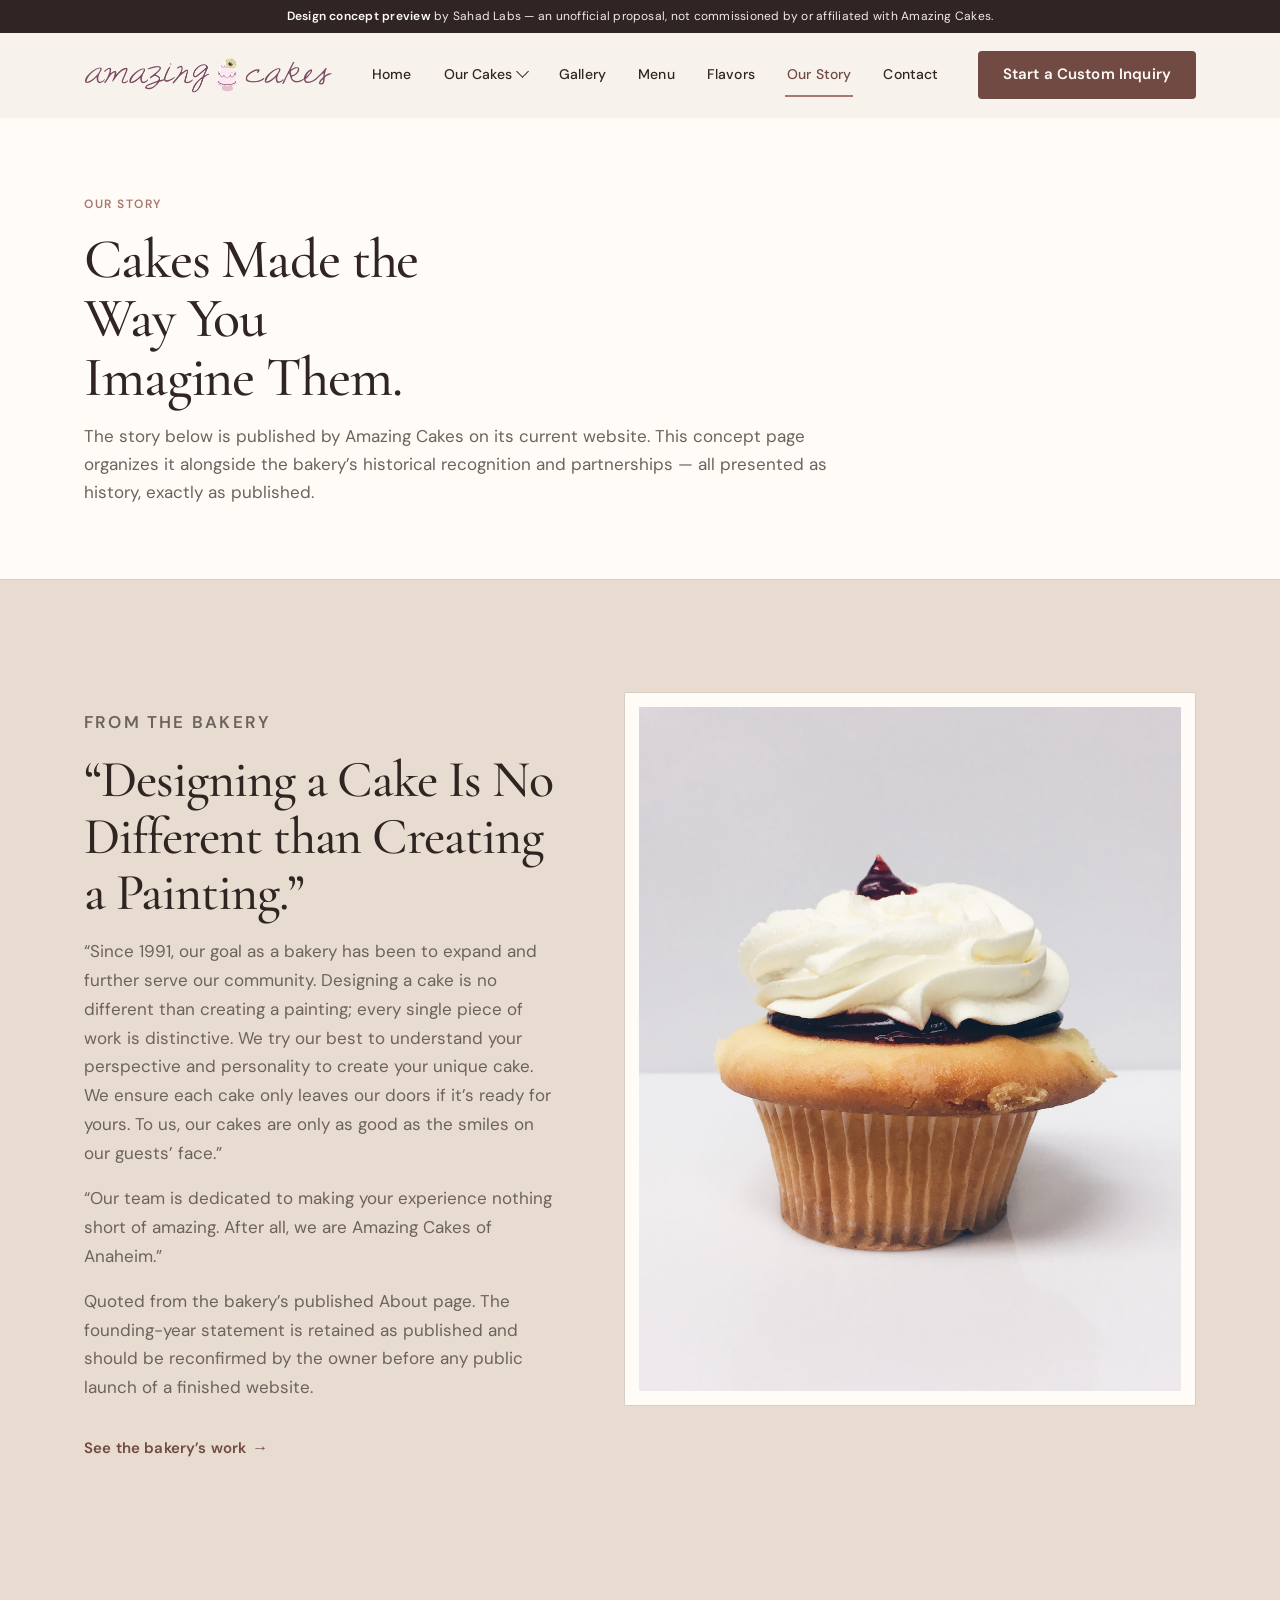
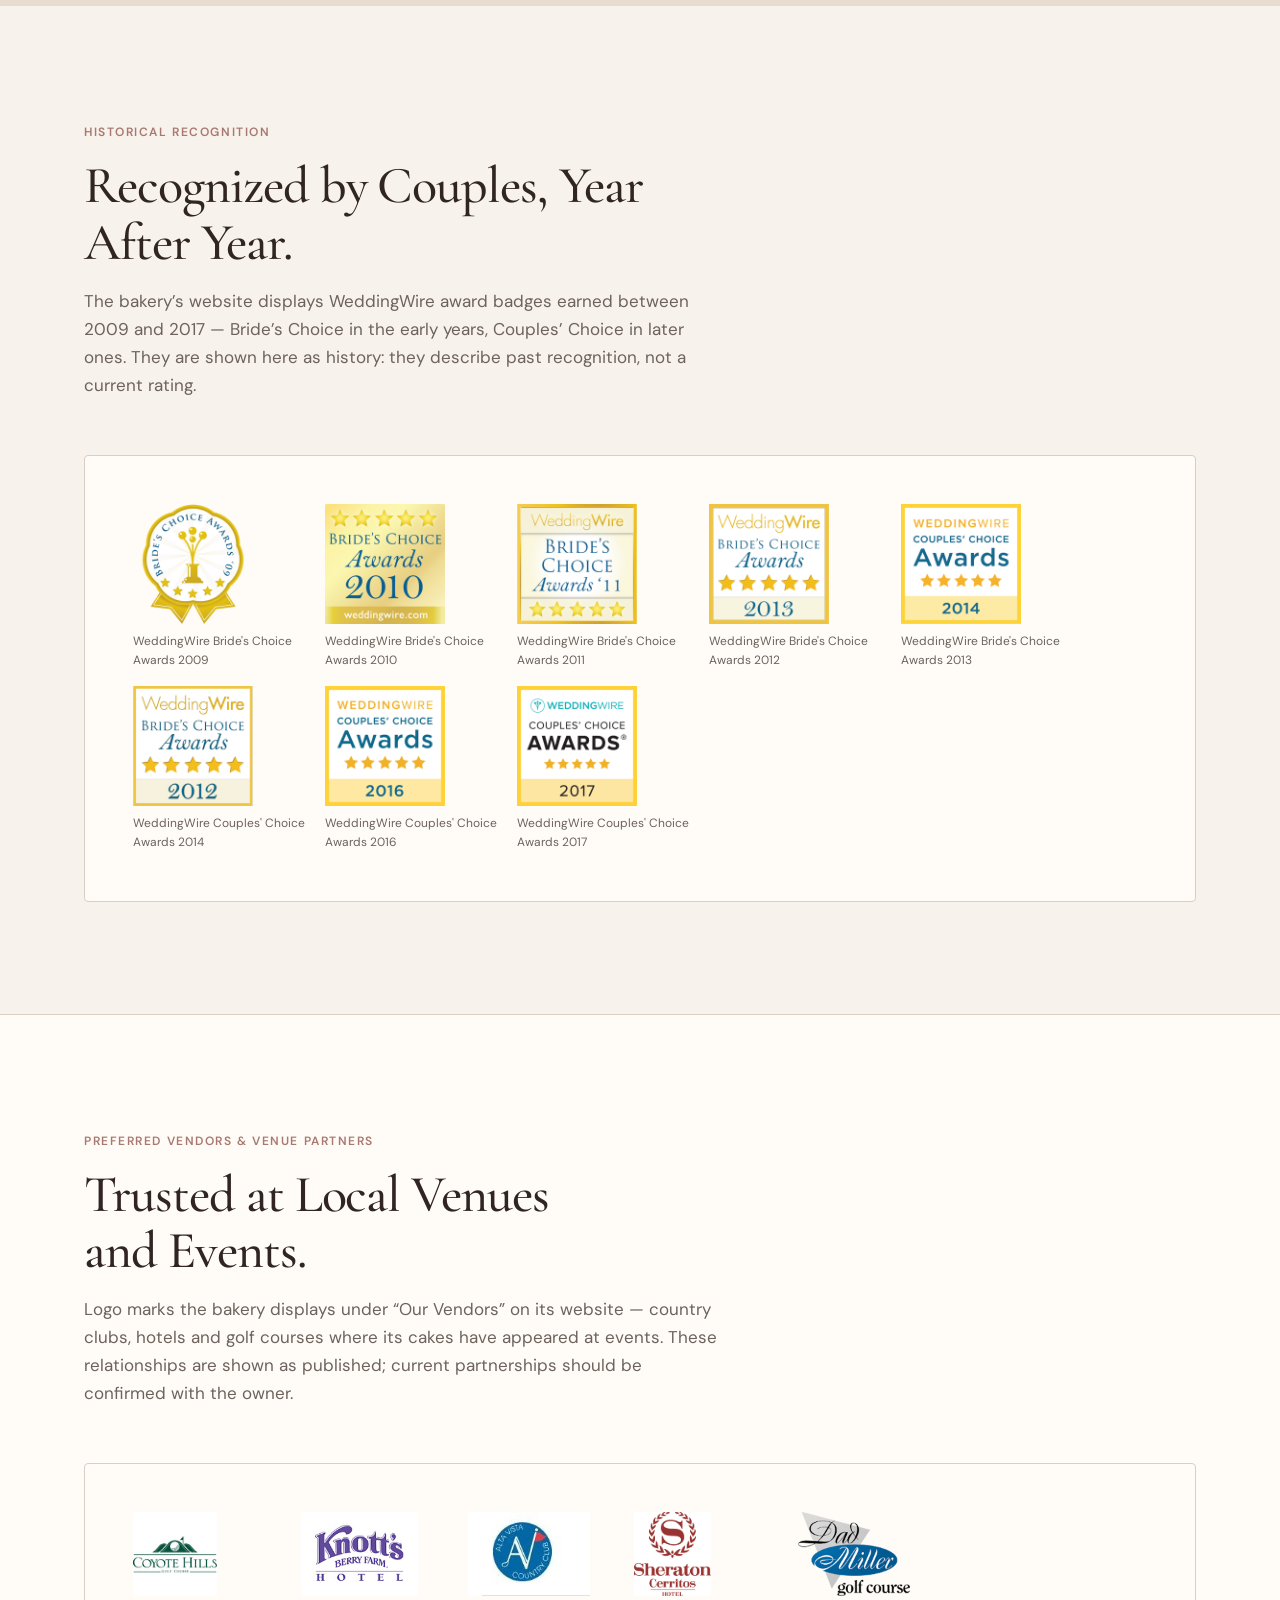
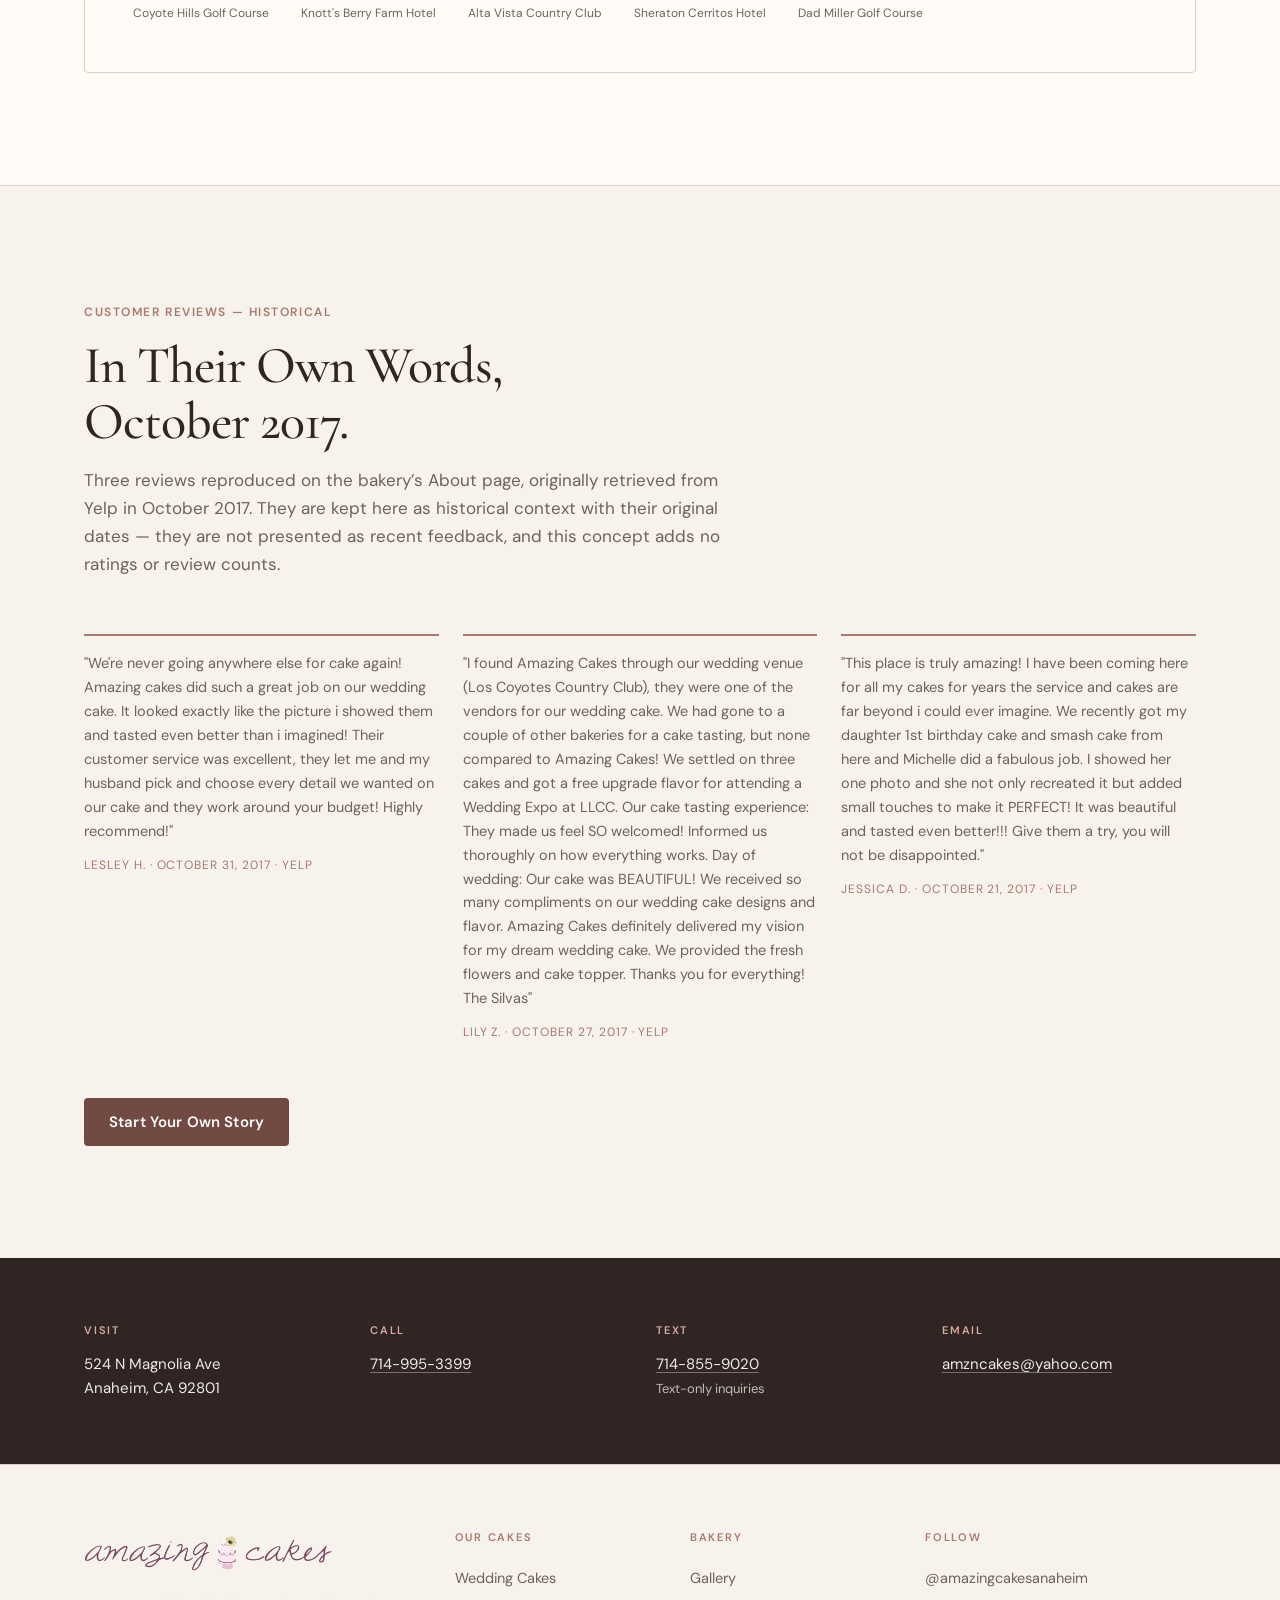
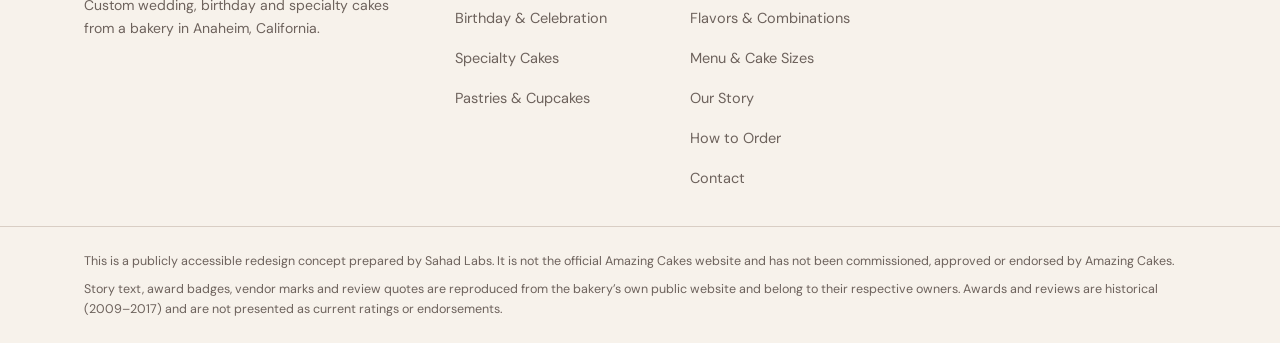
==== commit 3b4dd39a: "Update footer disclaimer for public preview Co-Authored-By: Claude Opus 5.5 <noreply@anthropic.com>" ====
--- a/about-us.html
+++ b/about-us.html
@@ -202,7 +202,7 @@
     </div>
     <div class="footer-legal">
       <div class="container">
-        <p>Unofficial design concept prepared by Sahad Labs. This preview has not been commissioned, approved or endorsed by Amazing Cakes, and it is not a live website.</p>
+        <p>This is a publicly accessible redesign concept prepared by Sahad Labs. It is not the official Amazing Cakes website and has not been commissioned, approved or endorsed by Amazing Cakes.</p>
         <p>Story text, award badges, vendor marks and review quotes are reproduced from the bakery&rsquo;s own public website and belong to their respective owners. Awards and reviews are historical (2009–2017) and are not presented as current ratings or endorsements.</p>
       </div>
     </div>
